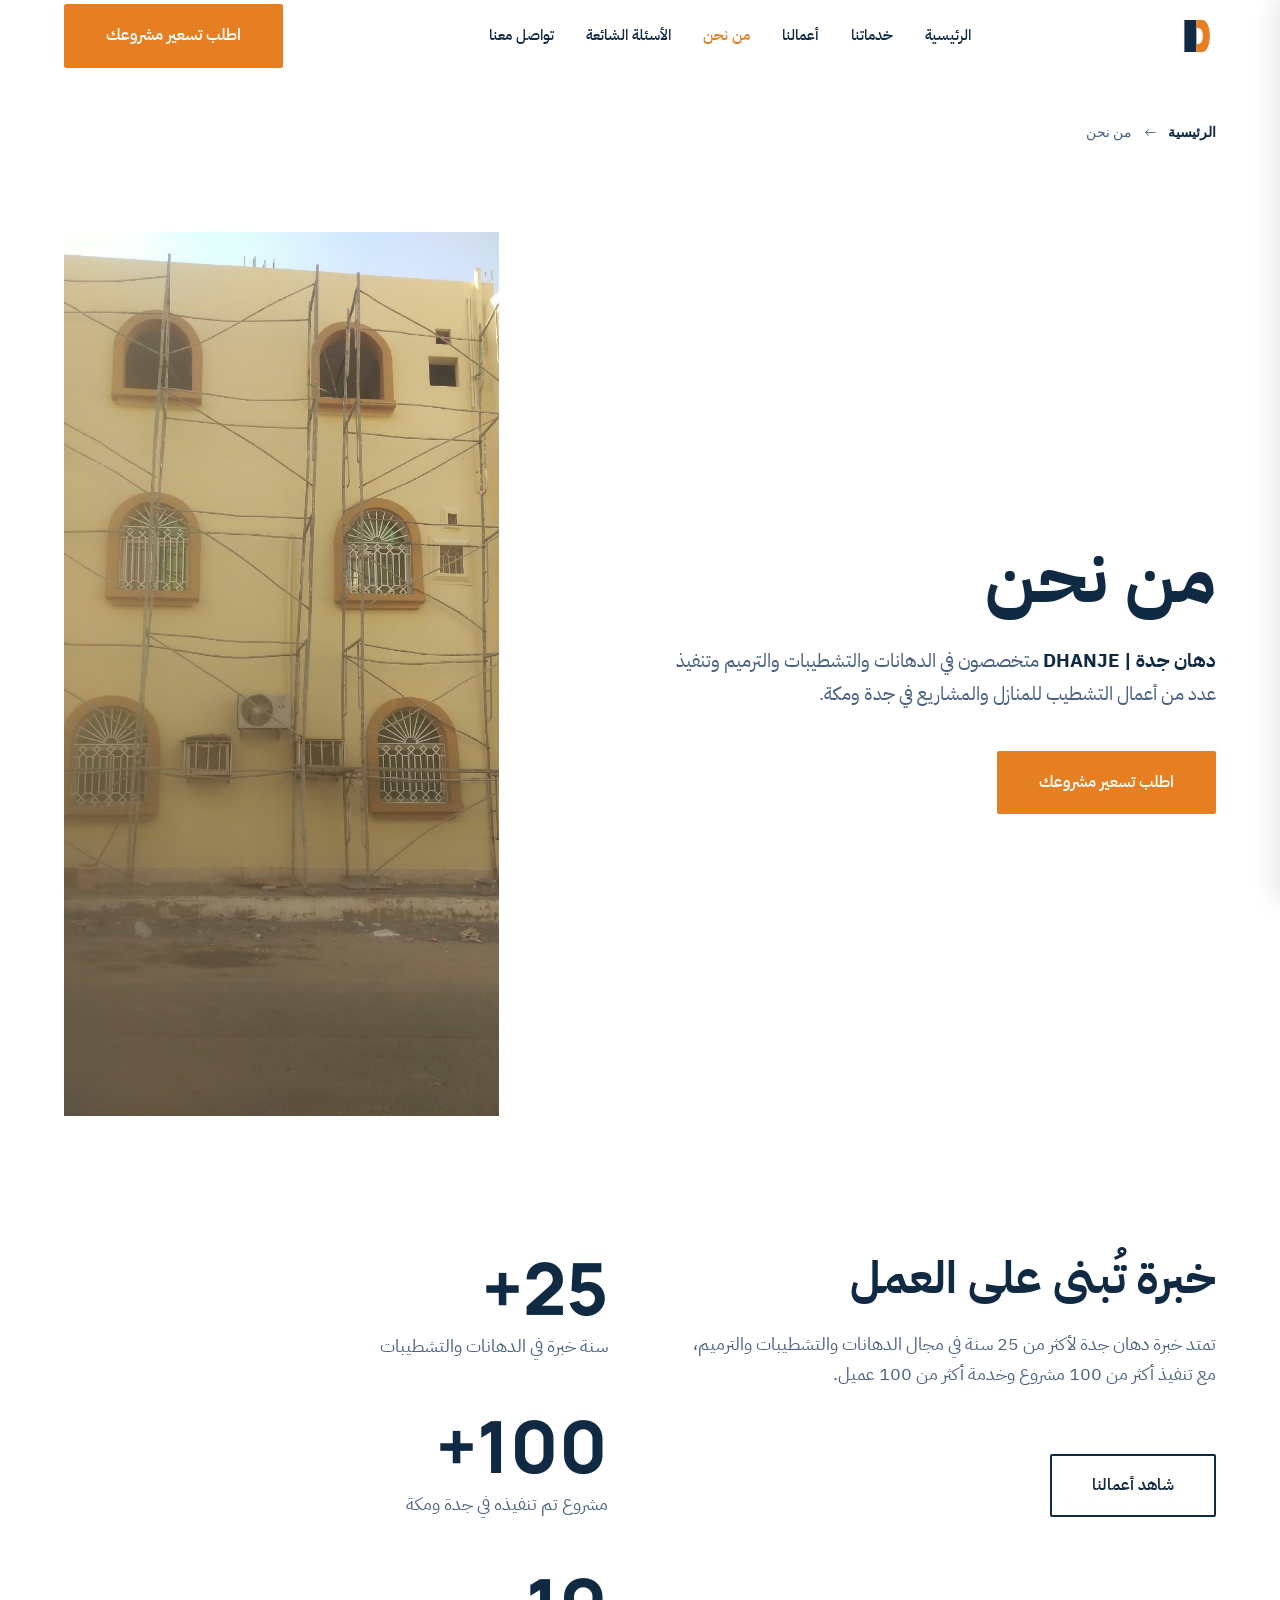
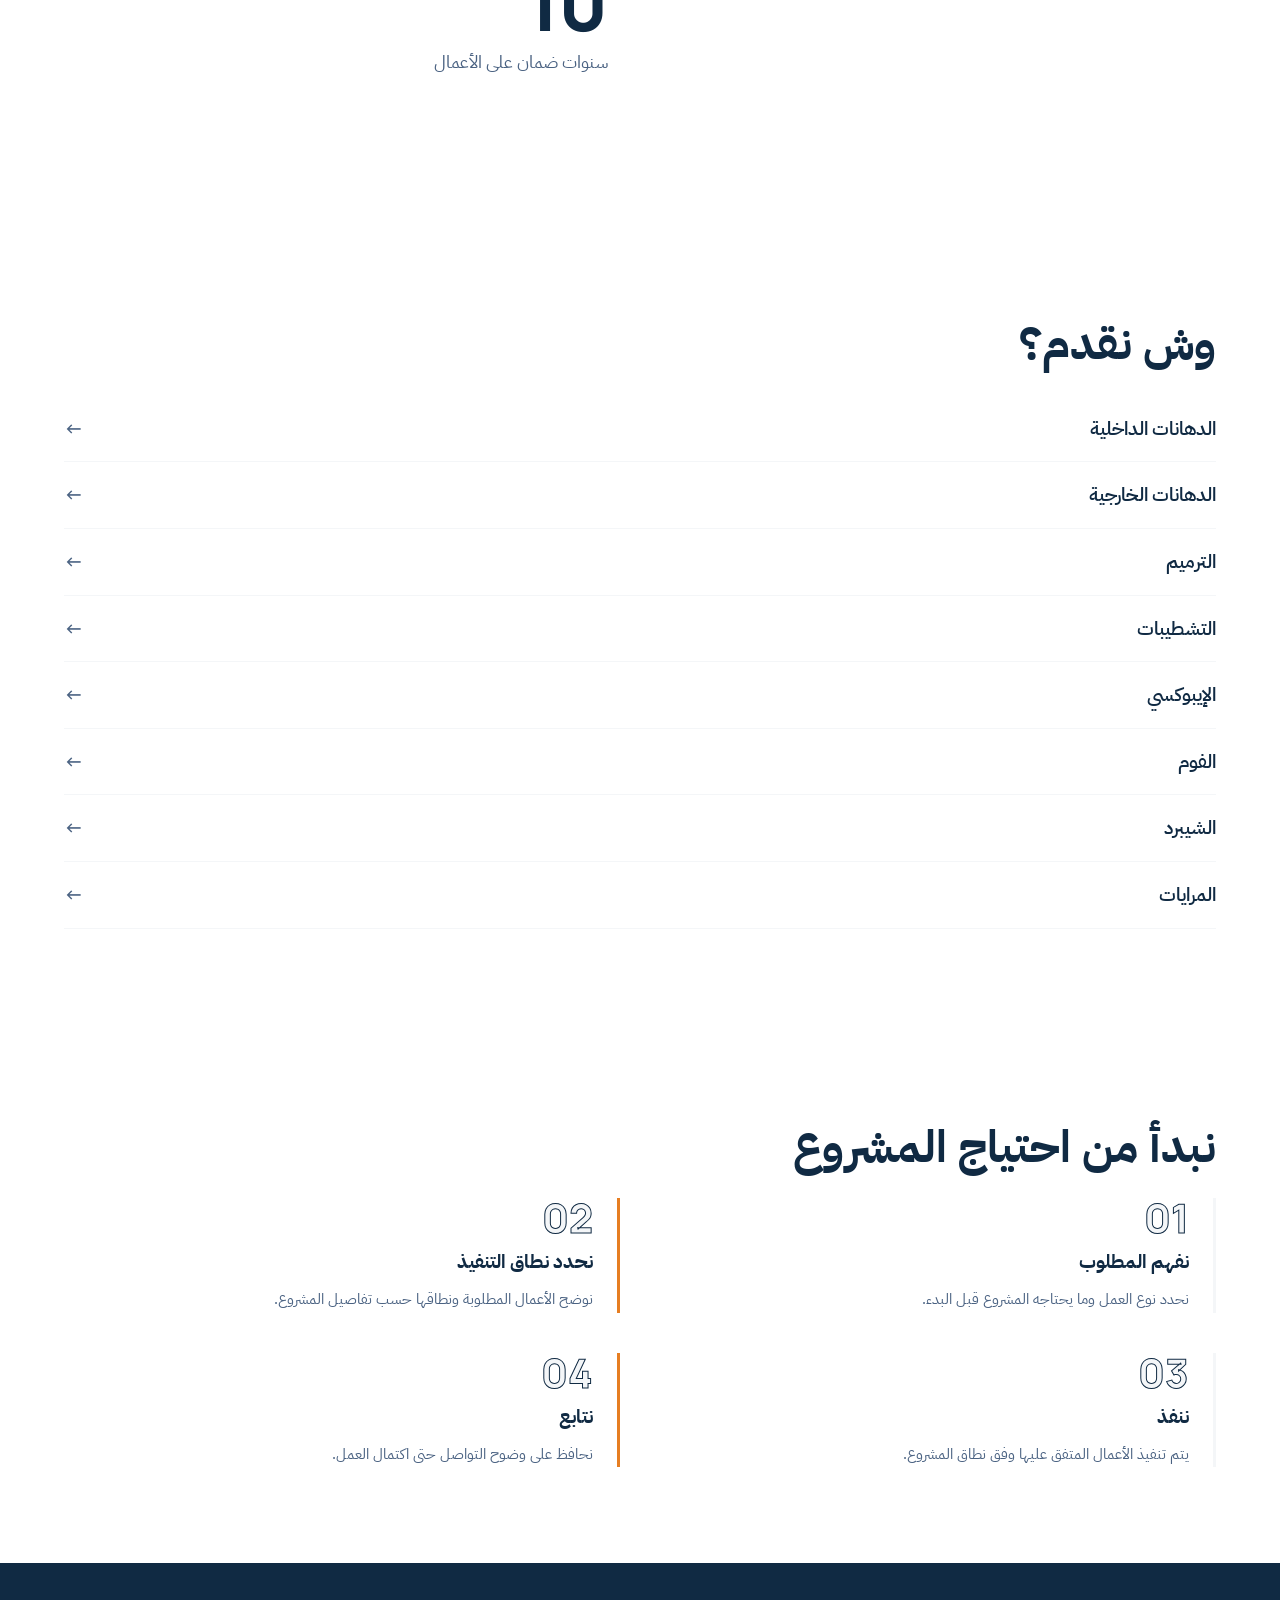
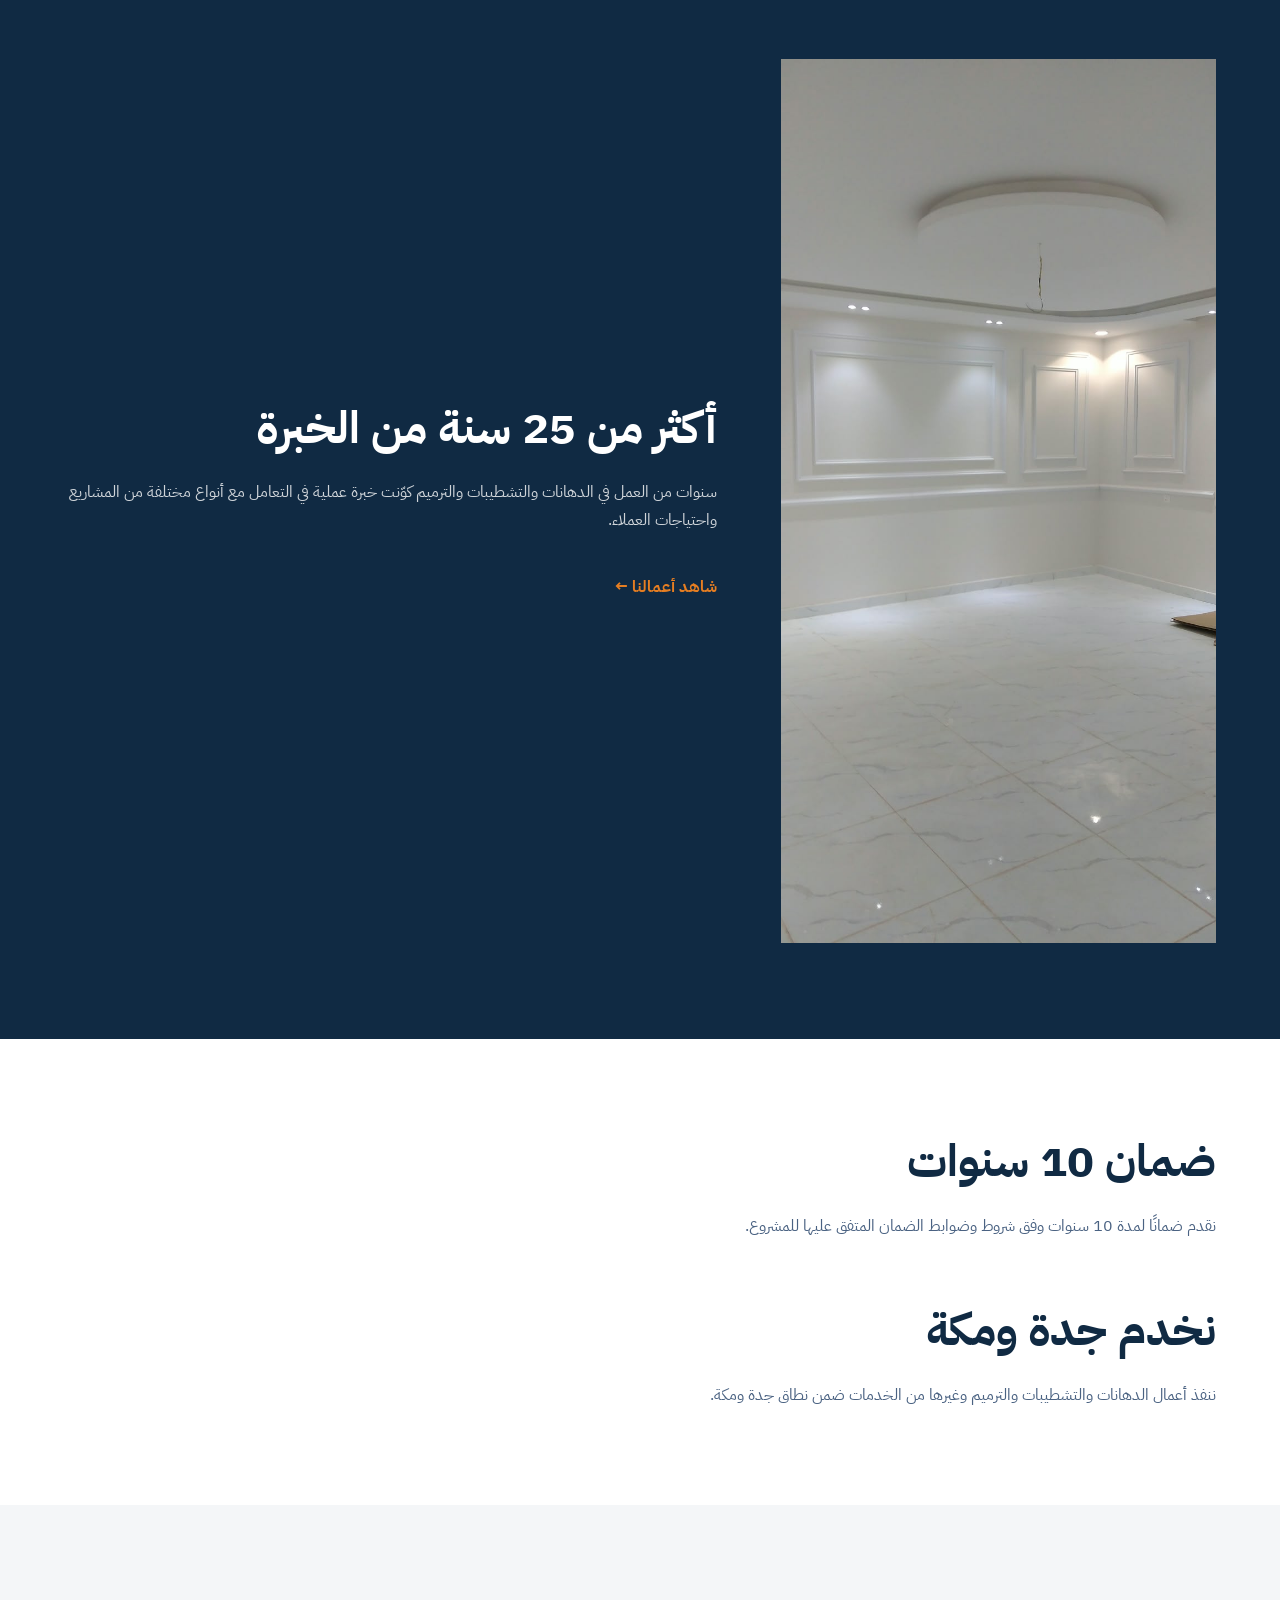
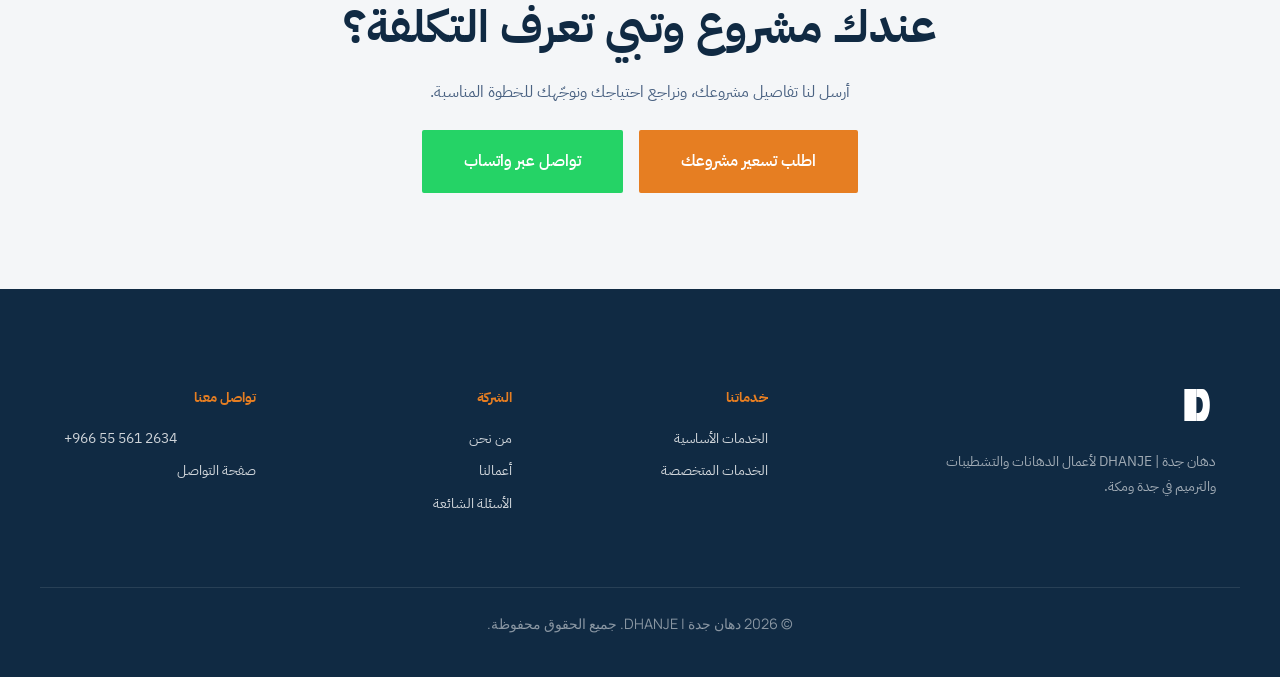
==== about.html @ 4083d672 "first commit" ====
<!DOCTYPE html>
<html lang="ar" dir="rtl">
<head>
    <meta charset="UTF-8">
    <meta name="viewport" content="width=device-width, initial-scale=1.0">
    
    <!-- Primary Meta Tags -->
    <title>من نحن | دهان جدة DHANJE</title>
    <meta name="description" content="دهان جدة | DHANJE. خبرة أكثر من 25 سنة في الدهانات والتشطيبات والترميم في جدة ومكة. ضمان 10 سنوات.">
    <link rel="canonical" href="https://dhanje.com/about.html">

    <!-- Open Graph -->
    <meta property="og:type" content="website">
    <meta property="og:locale" content="ar_SA">
    <meta property="og:title" content="من نحن | دهان جدة DHANJE">
    <meta property="og:description" content="خبرة أكثر من 25 سنة في الدهانات والتشطيبات والترميم في جدة ومكة.">
    <meta property="og:url" content="https://dhanje.com/about.html">

    <!-- Favicon -->
    <link rel="icon" type="image/svg+xml" href="/img/logo.svg">
    <link rel="icon" type="image/png" sizes="32x32" href="/img/logo.png">
    <link rel="icon" type="image/png" sizes="16x16" href="/img/logo.png">

    <!-- Apple Touch Icon -->
    <link rel="apple-touch-icon" sizes="180x180" href="/img/logo-dhanje-original-icon.svg">

    <!-- Theme Color -->
    <meta name="theme-color" content="#102A43">

    <!-- Structured Data: BreadcrumbList -->
    <script type="application/ld+json">
    {
      "@context": "https://schema.org",
      "@type": "BreadcrumbList",
      "itemListElement": [
        { "@type": "ListItem", "position": 1, "name": "الرئيسية", "item": "https://dhanje.com/" },
        { "@type": "ListItem", "position": 2, "name": "من نحن", "item": "https://dhanje.com/about.html" }
      ]
    }
    </script>

    <!-- Structured Data: LocalBusiness -->
    <script type="application/ld+json">
    {
      "@context": "https://schema.org",
      "@type": "LocalBusiness",
      "name": "دهان جدة | DHANJE",
      "telephone": "+966555612634",
      "url": "https://dhanje.com",
      "areaServed": [
        {"@type": "City", "name": "جدة"},
        {"@type": "City", "name": "مكة"}
      ],
      "description": "متخصص في الدهانات الداخلية والخارجية والترميم والتشطيبات والإيبوكسي والفوم والشيبرد والمرايات في جدة ومكة."
    }
    </script>

    <!-- Fonts & Design Tokens -->
    <link rel="preconnect" href="https://fonts.googleapis.com">
    <link rel="preconnect" href="https://fonts.gstatic.com" crossorigin>
    <link href="https://fonts.googleapis.com/css2?family=IBM+Plex+Sans+Arabic:wght@400;500;600;700&family=Manrope:wght@500;600;700;800&display=swap" rel="stylesheet">
    <link rel="stylesheet" href="styles/about.css">
    
</head>
<body>

    <header id="mainHeader">
        <div class="container header-inner">
            <a href="/" class="logo-group"><img src="img/logo.svg" alt="شعار دهان جدة" class="logo-img"></a>
            <nav class="desktop-nav">
                <a href="/">الرئيسية</a>
                <a href="/services.html">خدماتنا</a>
                <a href="/projects.html">أعمالنا</a>
                <a href="/about.html" style="color: var(--color-secondary);">من نحن</a>
                <a href="/faq.html">الأسئلة الشائعة</a>
                <a href="/contact.html">تواصل معنا</a>
            </nav>
            <div class="header-cta"><a href="https://wa.me/966555612634?text=%D8%A7%D9%84%D8%B3%D9%84%D8%A7%D9%85%20%D8%B9%D9%84%D9%8A%D9%83%D9%85%D8%8C%20%D8%A3%D8%B1%D8%BA%D8%A8%20%D9%81%D9%8A%20%D8%A7%D9%84%D8%A7%D8%B3%D8%AA%D9%81%D8%B3%D8%A7%D8%B1%20%D8%B9%D9%86%20%D8%AE%D8%AF%D9%85%D8%A7%D8%AA%20%D8%AF%D9%87%D8%A7%D9%86%20%D8%AC%D8%AF%D8%A9." class="btn btn-primary" target="_blank" rel="noopener">اطلب تسعير مشروعك</a></div>
            <div class="mobile-actions">
                <a href="tel:+966555612634" class="phone-link" aria-label="اتصال هاتفي"><svg width="22" height="22" viewBox="0 0 24 24" fill="none" stroke="currentColor" stroke-width="2"><path d="M22 16.92v3a2 2 0 0 1-2.18 2 19.79 19.79 0 0 1-8.63-3.07 19.5 19.5 0 0 1-6-6 19.79 19.79 0 0 1-3.07-8.67A2 2 0 0 1 4.11 2h3a2 2 0 0 1 2 1.72 12.84 12.84 0 0 0 .7 2.81 2 2 0 0 1-.45 2.11L8.09 9.91a16 16 0 0 0 6 6l1.27-1.27a2 2 0 0 1 2.11-.45 12.84 12.84 0 0 0 2.81.7A2 2 0 0 1 22 16.92z"></path></svg></a>
                <button class="menu-btn" id="openMenuBtn" aria-label="فتح القائمة" aria-expanded="false" aria-controls="mobileDrawer"><svg width="26" height="26" viewBox="0 0 24 24" fill="none" stroke="#102A43" stroke-width="2"><line x1="3" y1="12" x2="21" y2="12"></line><line x1="3" y1="6" x2="21" y2="6"></line><line x1="3" y1="18" x2="21" y2="18"></line></svg></button>
            </div>
        </div>
    </header>

    <div class="mobile-overlay" id="mobileOverlay"></div>
    <aside class="mobile-drawer" id="mobileDrawer" role="dialog" aria-modal="true" aria-label="القائمة الرئيسية">
        <div class="drawer-header">
            <img src="img/logo.svg" alt="شعار دهان جدة" class="logo-img" style="height: 35px;">
            <button class="close-btn" id="closeMenuBtn" aria-label="إغلاق القائمة"><svg width="24" height="24" viewBox="0 0 24 24" fill="none" stroke="currentColor" stroke-width="2"><line x1="18" y1="6" x2="6" y2="18"></line><line x1="6" y1="6" x2="18" y2="18"></line></svg></button>
        </div>
        <nav class="drawer-nav"><a href="/">الرئيسية</a><a href="/services.html">خدماتنا</a><a href="/projects.html">أعمالنا</a><a href="/about.html">من نحن</a><a href="/faq.html">الأسئلة الشائعة</a><a href="/contact.html">تواصل معنا</a></nav>
        <div class="drawer-footer">
            <a href="https://wa.me/966555612634?text=%D8%A7%D9%84%D8%B3%D9%84%D8%A7%D9%85%20%D8%B9%D9%84%D9%8A%D9%83%D9%85%D8%8C%20%D8%A3%D8%B1%D8%BA%D8%A8%20%D9%81%D9%8A%20%D8%A7%D9%84%D8%A7%D8%B3%D8%AA%D9%81%D8%B3%D8%A7%D8%B1%20%D8%B9%D9%86%20%D8%AE%D8%AF%D9%85%D8%A7%D8%AA%20%D8%AF%D9%87%D8%A7%D9%86%20%D8%AC%D8%AF%D8%A9." class="btn btn-primary" target="_blank" rel="noopener">اطلب تسعير مشروعك</a>
            <a href="tel:+966555612634" class="btn btn-outline">اتصل مباشرة</a>
        </div>
    </aside>

    <main>
        <!-- Breadcrumb -->
        <div class="container" style="margin-top: var(--space-md);">
            <nav class="breadcrumb" aria-label="التنقل بين الصفحات">
                <a href="/">الرئيسية</a> <span>←</span> من نحن
            </nav>
        </div>

        <!-- Hero -->
        <section class="hero-about section-spacing reveal">
            <div class="container hero-layout">
                <div>
                    <h1>من نحن</h1>
                    <p style="font-size: 1.2rem; color: var(--color-text-muted); margin-bottom: var(--space-lg); max-width: 550px;">
                        <strong style="color: var(--color-primary);">دهان جدة | DHANJE</strong> متخصصون في الدهانات والتشطيبات والترميم وتنفيذ عدد من أعمال التشطيب للمنازل والمشاريع في جدة ومكة.
                    </p>
                    <a href="https://wa.me/966555612634?text=%D8%A7%D9%84%D8%B3%D9%84%D8%A7%D9%85%20%D8%B9%D9%84%D9%8A%D9%83%D9%85%D8%8C%20%D8%B9%D9%86%D8%AF%D9%8A%20%D9%85%D8%B4%D8%B1%D9%88%D8%B9%20%D8%A3%D8%B1%D8%BA%D8%A8%20%D8%AA%D8%B3%D8%B9%D9%8A%D8%B1%D9%87." class="btn btn-primary" target="_blank" rel="noopener">اطلب تسعير مشروعك</a>
                </div>
                <div style="min-height: 300px; overflow: hidden;">
                    <img src="img/dhan_karg_p1-1.jpeg" alt="من أعمال دهان جدة" style="width: 100%; height: 100%; object-fit: cover;" loading="lazy">
                </div>
            </div>
        </section>

        <!-- Definition & Stats -->
        <section class="container section-spacing reveal">
            <div class="editorial-split">
                <div>
                    <h2>خبرة تُبنى على العمل</h2>
                    <p style="font-size: 1.1rem; color: var(--color-text-muted); margin-bottom: var(--space-xl);">
                        تمتد خبرة دهان جدة لأكثر من 25 سنة في مجال الدهانات والتشطيبات والترميم، مع تنفيذ أكثر من 100 مشروع وخدمة أكثر من 100 عميل.
                    </p>
                    <a href="/projects.html" class="btn btn-outline">شاهد أعمالنا</a>
                </div>
                <div>
                    <div class="stat-number">25+</div>
                    <div class="stat-label">سنة خبرة في الدهانات والتشطيبات</div>

                    <div class="stat-number">100+</div>
                    <div class="stat-label">مشروع تم تنفيذه في جدة ومكة</div>

                    <div class="stat-number">10</div>
                    <div class="stat-label">سنوات ضمان على الأعمال</div>
                </div>
            </div>
        </section>

        <!-- What we offer -->
        <section class="services-editorial container reveal">
            <h2>وش نقدم؟</h2>
            <div style="display: grid; grid-template-columns: 1fr; gap: 0;">
                <a href="/servicesA.html#painting-interior" class="service-list-item">الدهانات الداخلية <span class="service-arrow">←</span></a>
                <a href="/servicesA.html#painting-exterior" class="service-list-item">الدهانات الخارجية <span class="service-arrow">←</span></a>
                <a href="/servicesA.html#renovation" class="service-list-item">الترميم <span class="service-arrow">←</span></a>
                <a href="/servicesA.html#finishing" class="service-list-item">التشطيبات <span class="service-arrow">←</span></a>
                <a href="/servicesB.html#epoxy" class="service-list-item">الإيبوكسي <span class="service-arrow">←</span></a>
                <a href="/servicesB.html#foam" class="service-list-item">الفوم <span class="service-arrow">←</span></a>
                <a href="/servicesB.html#shepard" class="service-list-item">الشيبرد <span class="service-arrow">←</span></a>
                <a href="/servicesB.html#mirrors" class="service-list-item">المرايات <span class="service-arrow">←</span></a>
            </div>
        </section>

        <!-- How we work -->
        <section class="container section-spacing reveal">
            <h2>نبدأ من احتياج المشروع</h2>
            <div class="steps-layout">
                <div class="step-box">
                    <div class="step-num">01</div>
                    <div class="step-title">نفهم المطلوب</div>
                    <p style="color: var(--color-text-muted); font-size: 0.95rem;">نحدد نوع العمل وما يحتاجه المشروع قبل البدء.</p>
                </div>
                <div class="step-box" style="border-right-color: var(--color-secondary);">
                    <div class="step-num">02</div>
                    <div class="step-title">نحدد نطاق التنفيذ</div>
                    <p style="color: var(--color-text-muted); font-size: 0.95rem;">نوضح الأعمال المطلوبة ونطاقها حسب تفاصيل المشروع.</p>
                </div>
                <div class="step-box">
                    <div class="step-num">03</div>
                    <div class="step-title">ننفذ</div>
                    <p style="color: var(--color-text-muted); font-size: 0.95rem;">يتم تنفيذ الأعمال المتفق عليها وفق نطاق المشروع.</p>
                </div>
                <div class="step-box" style="border-right-color: var(--color-secondary);">
                    <div class="step-num">04</div>
                    <div class="step-title">نتابع</div>
                    <p style="color: var(--color-text-muted); font-size: 0.95rem;">نحافظ على وضوح التواصل حتى اكتمال العمل.</p>
                </div>
            </div>
        </section>

        <!-- Experience & Trust -->
        <section class="experience-section section-spacing reveal">
            <div class="container exp-layout">
                <div class="exp-img">
                    <img src="img/fom_p1-1.jpeg" alt="من أعمال دهان جدة" loading="lazy">
                </div>
                <div>
                    <h2 style="color: var(--color-white);">أكثر من 25 سنة من الخبرة</h2>
                    <p style="color: rgba(255,255,255,0.8); margin-bottom: var(--space-lg);">
                        سنوات من العمل في الدهانات والتشطيبات والترميم كوّنت خبرة عملية في التعامل مع أنواع مختلفة من المشاريع واحتياجات العملاء.
                    </p>
                    <a href="/projects.html" style="color: var(--color-secondary); font-weight: 700; display: inline-flex; align-items: center; gap: 8px; transition: gap 0.2s;">
                        شاهد أعمالنا ←
                    </a>
                </div>
            </div>
        </section>

        <!-- Warranty & Location -->
        <section class="container section-spacing reveal" style="border-bottom: 1px solid var(--color-border);">
            <div style="display: grid; grid-template-columns: 1fr; gap: var(--space-xl);">
                <div>
                    <h2>ضمان 10 سنوات</h2>
                    <p style="color: var(--color-text-muted);">نقدم ضمانًا لمدة 10 سنوات وفق شروط وضوابط الضمان المتفق عليها للمشروع.</p>
                </div>
                <div>
                    <h2>نخدم جدة ومكة</h2>
                    <p style="color: var(--color-text-muted);">ننفذ أعمال الدهانات والتشطيبات والترميم وغيرها من الخدمات ضمن نطاق جدة ومكة.</p>
                </div>
            </div>
        </section>

        <!-- CTA -->
        <section class="cta-section section-spacing reveal">
            <div class="container">
                <h2>عندك مشروع وتبي تعرف التكلفة؟</h2>
                <p style="color: var(--color-text-muted); margin-bottom: var(--space-md);">أرسل لنا تفاصيل مشروعك، ونراجع احتياجك ونوجّهك للخطوة المناسبة.</p>
                <div class="btn-group" style="justify-content: center;">
                    <a href="https://wa.me/966555612634?text=%D8%A7%D9%84%D8%B3%D9%84%D8%A7%D9%85%20%D8%B9%D9%84%D9%8A%D9%83%D9%85%D8%8C%20%D8%B9%D9%86%D8%AF%D9%8A%20%D9%85%D8%B4%D8%B1%D9%88%D8%B9%20%D8%A3%D8%B1%D8%BA%D8%A8%20%D9%85%D8%B9%D8%B1%D9%81%D8%A9%20%D8%AA%D9%83%D9%84%D9%81%D8%A9%20%D8%A7%D9%84%D8%AF%D9%87%D8%A7%D9%86%D8%A7%D8%AA%20%D8%A3%D9%88%20%D8%A7%D9%84%D8%AA%D8%B4%D8%B7%D9%8A%D8%A8%D8%A7%D8%AA." class="btn btn-primary" target="_blank" rel="noopener">اطلب تسعير مشروعك</a>
                    <a href="https://wa.me/966555612634" class="btn btn-whatsapp" target="_blank" rel="noopener">تواصل عبر واتساب</a>
                </div>
            </div>
        </section>
    </main>

    <footer>
        <div class="container footer-grid">
            <div><img src="img/logo.svg" alt="دهان جدة DHANJE" class="logo-img" style="filter: brightness(0) invert(1); margin-bottom: var(--space-md);"><p style="color: rgba(255,255,255,0.6); max-width: 300px;">دهان جدة | DHANJE لأعمال الدهانات والتشطيبات والترميم في جدة ومكة.</p></div>
            <div><div class="footer-link-title">خدماتنا</div><a href="/servicesA.html">الخدمات الأساسية</a><a href="/servicesB.html">الخدمات المتخصصة</a></div>
            <div><div class="footer-link-title">الشركة</div><a href="/about.html">من نحن</a><a href="/projects.html">أعمالنا</a><a href="/faq.html">الأسئلة الشائعة</a></div>
            <div><div class="footer-link-title">تواصل معنا</div><a href="tel:+966555612634" dir="ltr">+966 55 561 2634</a><a href="/contact.html">صفحة التواصل</a></div>
        </div>
        <div class="container copyright">&copy; <span id="year"></span> دهان جدة | DHANJE. جميع الحقوق محفوظة.</div>
    </footer>

    <a href="https://wa.me/966555612634?text=%D8%A7%D9%84%D8%B3%D9%84%D8%A7%D9%85%20%D8%B9%D9%84%D9%8A%D9%83%D9%85%D8%8C%20%D8%A3%D8%B1%D8%BA%D8%A8%20%D9%81%D9%8A%20%D8%A7%D9%84%D8%A7%D8%B3%D8%AA%D9%81%D8%B3%D8%A7%D8%B1%20%D8%B9%D9%86%20%D8%AE%D8%AF%D9%85%D8%A7%D8%AA%20%D8%AF%D9%87%D8%A7%D9%86%20%D8%AC%D8%AF%D8%A9." class="whatsapp-fab" target="_blank" rel="noopener" aria-label="تواصل عبر واتساب"><svg width="28" height="28" viewBox="0 0 24 24" fill="currentColor"><path d="M17.472 14.382c-.297-.149-1.758-.867-2.03-.967-.273-.099-.471-.148-.67.15-.197.297-.767.966-.94 1.164-.173.199-.347.223-.644.075-.297-.15-1.165-.535-2.19-1.65-.812-.89-1.274-1.95-1.422-2.23-.149-.273-.016-.422.131-.572.132-.132.297-.347.446-.52.149-.174.198-.323.298-.572.099-.247.05-.372-.025-.522-.074-.149-.669-1.612-.916-2.207-.242-.579-.487-.501-.669-.51-.173-.008-.371-.01-.57-.01-.198 0-.52.074-.792.372-.272.297-1.04 1.016-1.04 2.478 0 1.462 1.065 2.875 1.213 3.074.149.198 2.096 3.2 5.077 4.487.709.306 1.262.489 1.694.625.712.227 1.36.195 1.872.118.571-.085 1.758-.535 2.008-1.049.25-.513.247-1.066.099-1.141-.149-.074-.347-.149-.57-.149zm-5.421 7.403h-.004a9.876 9.876 0 01-5.032-1.378l-.361-.214-3.741.9811.998-3.648-.235-.374a9.845 9.845 0 01-1.5-5.027c0-5.466 4.452-9.918 9.918-9.918 2.643 0 5.128 1.032 6.996 2.907a9.835 9.835 0 012.9 6.995c-.003 5.465-4.455 9.916-9.917 9.916zM20.52 3.449C18.317 1.245 15.348 0 12.194 0 5.637 0 .32 5.317 .317 11.874c-.001 2.09.547 4.136 1.588 5.945L.058 24l6.305-1.654a11.874 11.874 0 005.655 1.438h.005c6.554 0 11.872-5.316 11.875-11.873.001-3.159-1.228-6.127-3.478-8.362z"/></svg></a>

    <script>
        document.getElementById('year').textContent = new Date().getFullYear();
        const openBtn = document.getElementById('openMenuBtn'); const closeBtn = document.getElementById('closeMenuBtn'); const drawer = document.getElementById('mobileDrawer'); const overlay = document.getElementById('mobileOverlay'); const body = document.body;
        function openMenu() { drawer.classList.add('is-open'); overlay.classList.add('is-open'); body.classList.add('menu-open'); openBtn.setAttribute('aria-expanded', 'true'); closeBtn.focus(); }
        function closeMenu() { drawer.classList.remove('is-open'); overlay.classList.remove('is-open'); body.classList.remove('menu-open'); openBtn.setAttribute('aria-expanded', 'false'); openBtn.focus(); }
        openBtn.addEventListener('click', openMenu); closeBtn.addEventListener('click', closeMenu); overlay.addEventListener('click', closeMenu);
        document.addEventListener('keydown', (e) => { if (e.key === 'Escape' && drawer.classList.contains('is-open')) closeMenu(); });
        drawer.querySelectorAll('a').forEach(link => link.addEventListener('click', closeMenu));
        const header = document.getElementById('mainHeader');
        window.addEventListener('scroll', () => { header.classList.toggle('scrolled', window.scrollY > 10); }, { passive: true });
        const observer = new IntersectionObserver((entries) => { entries.forEach(entry => { if (entry.isIntersecting) { entry.target.classList.add('is-visible'); observer.unobserve(entry.target); } }); }, { threshold: 0.1 });
        document.querySelectorAll('.reveal').forEach(el => observer.observe(el));
    </script>
</body>
</html>
---- styles/about.css ----
/* --- Design Tokens --- */
:root {
    --color-primary: #102A43; --color-secondary: #E67E22; --color-white: #FFFFFF; --color-surface: #F4F6F8;
    --color-bg: #FFFFFF; --color-text: #102A43; --color-text-muted: #4A6282; --color-borderG-border: #D1D5DB;
    --font-ar: 'IBM Plex Sans Arabic', sans-serif; --font-en: 'Manrope', sans-serif;
    --space-xs: 0.5rem; --space-sm: 1rem; --space-md: 1.5rem; --space-lg: 2.5rem; --space-xl: 4rem; --space-2xl: 6rem;
    --radius-sm: 2px; --transition-base: 0.2s cubic-bezier(0.4, 0, 0.2, 1);
}

*, *::before, *::after { box-sizing: border-box; margin: 0; padding: 0; }
body { font-family: var(--font-ar); background-color: var(--color-bg); color: var(--color-text); line-height: 1.7; -webkit-font-smoothing: antialiased; overflow-x: hidden; }
body.menu-open { overflow: hidden; }
h1, h2, h3 { font-weight: 700; line-height: 1.2; }
h1 { font-size: clamp(2.5rem, 6vw, 4.5rem); margin-bottom: var(--space-md); }
h2 { font-size: clamp(1.8rem, 4vw, 2.8rem); margin-bottom: var(--space-md); }
p { margin-bottom: var(--space-sm); } p:last-child { margin-bottom: 0; }
a { color: inherit; text-decoration: none; } img { max-width: 100%; display: block; }
.container { max-width: 1200px; margin: 0 auto; padding: 0 var(--space-md); }
.section-spacing { padding-top: var(--space-2xl); padding-bottom: var(--space-2xl); }

/* Reusable Components */
.btn { display: inline-flex; align-items: center; justify-content: center; font-family: var(--font-ar); font-weight: 600; padding: var(--space-sm) var(--space-lg); border-radius: var(--radius-sm); transition: all var(--transition-base); cursor: pointer; border: 2px solid transparent; font-size: 1rem; }
.btn-primary { background: var(--color-secondary); color: var(--color-white); border-color: var(--color-secondary); }
.btn-primary:hover { background: #cf6e1c; transform: translateY(-1px); }
.btn-outline { background: transparent; color: var(--color-primary); border-color: var(--color-primary); }
.btn-outline:hover { background: var(--color-primary); color: var(--color-white); transform: translateY(-1px); }
.btn-whatsapp { background: #25D366; color: var(--color-white); border-color: #25D366; }
.btn-whatsapp:hover { background: #20bd5a; transform: translateY(-1px); }
.btn:focus-visible, a:focus-visible { outline: 2px solid var(--color-secondary); outline-offset: 2px; }
.btn-group { display: flex; gap: var(--space-sm); flex-wrap: wrap; }

/* Header & Mobile Drawer */
header { position: sticky; top: 0; background: var(--color-white); z-index: 100; border-bottom: 1px solid var(--color-border); transition: box-shadow 0.3s ease; }
header.scrolled { box-shadow: 0 4px 12px rgba(0,0,0,0.06); }
.header-inner { display: flex; align-items: center; justify-content: space-between; height: 72px; }
.logo-group { display: flex; align-items: center; gap: 8px; } .logo-img { height: 40px; width: auto; }
nav.desktop-nav { display: none; } nav.desktop-nav a { font-weight: 500; padding: 8px 12px; transition: color var(--transition-base); font-size: 0.95rem; } nav.desktop-nav a:hover { color: var(--color-secondary); }
.header-cta { display: none; } .mobile-actions { display: flex; align-items: center; gap: var(--space-sm); }
.menu-btn { background: none; border: none; cursor: pointer; padding: 8px; display: flex; align-items: center; }
.phone-link { color: var(--color-primary); display: flex; align-items: center; transition: color var(--transition-base); } .phone-link:hover { color: var(--color-secondary); }
@media (min-width: 1024px) { nav.desktop-nav { display: flex; gap: var(--space-xs); } .header-cta { display: inline-flex; } .mobile-actions { display: none; } }
.mobile-overlay { position: fixed; inset: 0; background: rgba(16, 42, 67, 0.4); z-index: 150; opacity: 0; visibility: hidden; transition: opacity 0.3s ease, visibility 0.3s ease; } .mobile-overlay.is-open { opacity: 1; visibility: visible; }
.mobile-drawer { position: fixed; top: 0; bottom: 0; right: 0; width: 85%; max-width: 320px; background: var(--color-white); z-index: 200; transform: translateX(100%); transition: transform 0.35s cubic-bezier(0.4, 0, 0.2, 1); display: flex; flex-direction: column; box-shadow: -5px 0 25px rgba(0,0,0,0.1); } .mobile-drawer.is-open { transform: translateX(0); }
.drawer-header { display: flex; justify-content: space-between; align-items: center; padding: var(--space-md) var(--space-lg); border-bottom: 1px solid var(--color-border); }
.close-btn { background: none; border: none; cursor: pointer; padding: 4px; color: var(--color-primary); display: flex; }
.drawer-nav { flex: 1; padding: var(--space-lg); display: flex; flex-direction: column; gap: var(--space-sm); } .drawer-nav a { font-size: 1.4rem; font-weight: 600; color: var(--color-primary); padding: var(--space-xs) 0; border-bottom: 1px solid var(--color-surface); transition: color var(--transition-base); } .drawer-nav a:hover { color: var(--color-secondary); }
.drawer-footer { padding: var(--space-lg); border-top: 1px solid var(--color-border); margin-top: auto; } .drawer-footer .btn { width: 100%; margin-bottom: var(--space-sm); justify-content: center; }

/* Breadcrumb */
.breadcrumb { padding: var(--space-md) 0; border-bottom: 1px solid var(--color-border); font-size: 0.9rem; color: var(--color-text-muted); font-family: var(--font-en); }
.breadcrumb a { color: var(--color-primary); font-weight: 600; transition: color var(--transition-base); } .breadcrumb a:hover { color: var(--color-secondary); } .breadcrumb span { margin: 0 8px; color: var(--color-border); }

/* Hero */
.hero-about { padding-top: var(--space-xl); padding-bottom: var(--space-lg); border-bottom: 1px solid var(--color-border); }
.hero-layout { display: grid; grid-template-columns: 1fr; gap: var(--space-xl); }
@media (min-width: 768px) { .hero-layout { grid-template-columns: 1.5fr 1fr; align-items: center; } }

/* Editorial Split (Stats & Experience) */
.editorial-split { display: grid; grid-template-columns: 1fr; gap: var(--space-xl); border-bottom: 1px solid var(--color-border); padding-bottom: var(--space-2xl); }
@media (min-width: 768px) { .editorial-split { grid-template-columns: 1fr 1fr; } }
.stat-number { font-family: var(--font-en); font-weight: 800; font-size: clamp(3rem, 6vw, 4.5rem); line-height: 1; color: var(--color-primary); margin-bottom: var(--space-xs); }
.stat-label { font-size: 1.1rem; color: var(--color-text-muted); border-bottom: 1px solid var(--color-border); padding-bottom: var(--space-md); margin-bottom: var(--space-md); }

/* Services List */
.services-editorial { border-bottom: 1px solid var(--color-border); padding-bottom: var(--space-2xl); }
.service-list-item { display: flex; justify-content: space-between; align-items: baseline; padding: var(--space-sm) 0; border-bottom: 1px solid var(--color-surface); transition: color 0.2s, padding-right 0.2s; font-weight: 600; font-size: 1.2rem; }
.service-list-item:hover { color: var(--color-secondary); padding-right: 10px; }
.service-arrow { font-family: var(--font-en); color: var(--color-text-muted); transition: transform 0.2s, color 0.2s; }
.service-list-item:hover .service-arrow { transform: translateX(-5px); color: var(--color-secondary); }

/* Steps Section */
.steps-layout { display: grid; grid-template-columns: 1fr; gap: var(--space-lg); }
@media (min-width: 768px) { .steps-layout { grid-template-columns: 1fr 1fr; } }
.step-box { padding-right: var(--space-md); border-right: 3px solid var(--color-surface); }
.step-num { font-family: var(--font-en); font-size: 2.5rem; font-weight: 800; color: var(--color-surface); -webkit-text-stroke: 1px var(--color-primary); line-height: 1; margin-bottom: var(--space-xs); }
.step-title { font-size: 1.2rem; font-weight: 700; margin-bottom: var(--space-xs); }

/* Experience Section */
.experience-section { background: var(--color-primary); color: var(--color-white); }
.exp-layout { display: grid; grid-template-columns: 1fr; gap: var(--space-xl); align-items: center; }
@media (min-width: 768px) { .exp-layout { grid-template-columns: 1fr 1.5fr; } }
.exp-img { height: 100%; min-height: 300px; overflow: hidden; }
.exp-img img { width: 100%; height: 100%; object-fit: cover; transition: transform 0.4s ease; }
.exp-img:hover img { transform: scale(1.03); }

/* CTA */
.cta-section { background: var(--color-surface); text-align: center; }

/* Footer */
footer { background: var(--color-primary); color: var(--color-white); padding: var(--space-2xl) 0 var(--space-lg); font-size: 0.9rem; }
.footer-grid { display: grid; grid-template-columns: 1fr; gap: var(--space-xl); }
.footer-link-title { font-weight: 700; margin-bottom: var(--space-sm); color: var(--color-secondary); }
footer a { color: rgba(255,255,255,0.8); display: block; margin-bottom: 8px; transition: color var(--transition-base); } footer a:hover { color: var(--color-white); }
.copyright { margin-top: var(--space-xl); padding-top: var(--space-md); border-top: 1px solid rgba(255,255,255,0.1); text-align: center; color: rgba(255,255,255,0.5); font-family: var(--font-en); }
@media (min-width: 768px) { .footer-grid { grid-template-columns: 2fr 1fr 1fr 1fr; } }

/* FAB */
.whatsapp-fab { position: fixed; bottom: 20px; left: 20px; background: #25D366; color: white; width: 56px; height: 56px; border-radius: 50%; display: flex; align-items: center; justify-content: center; box-shadow: 0 4px 12px rgba(0,0,0,0.15); z-index: 99; transition: transform 0.2s ease; }
.whatsapp-fab:hover { transform: scale(1.05); }
@media (min-width: 1024px) { .whatsapp-fab { display: none; } }

/* Reveal Animation */
.reveal { opacity: 0; transform: translateY(15px); transition: opacity 0.6s ease, transform 0.6s ease; }
.reveal.is-visible { opacity: 1; transform: translateY(0); }
@media (prefers-reduced-motion: reduce) { *, *::before, *::after { transition-duration: 0.01ms !important; animation-duration: 0.01ms !important; } .reveal { opacity: 1; transform: none; } }
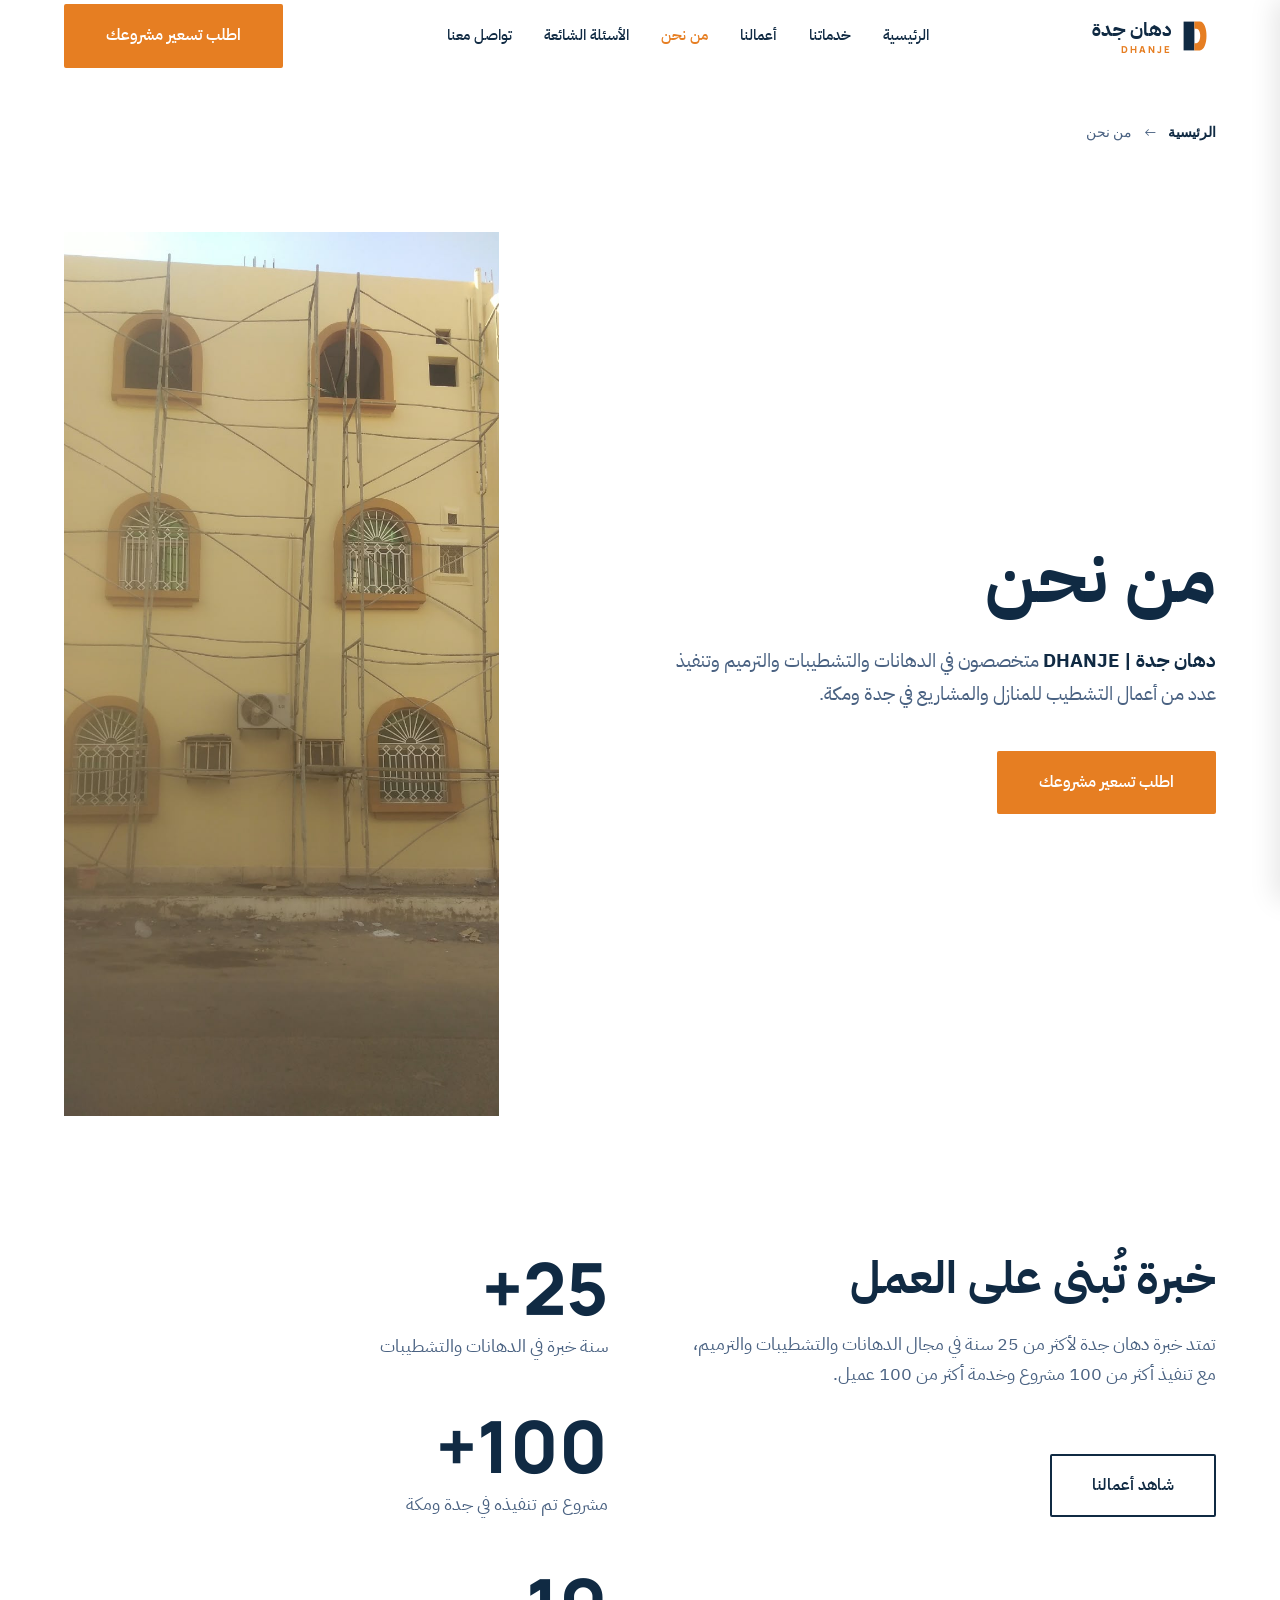
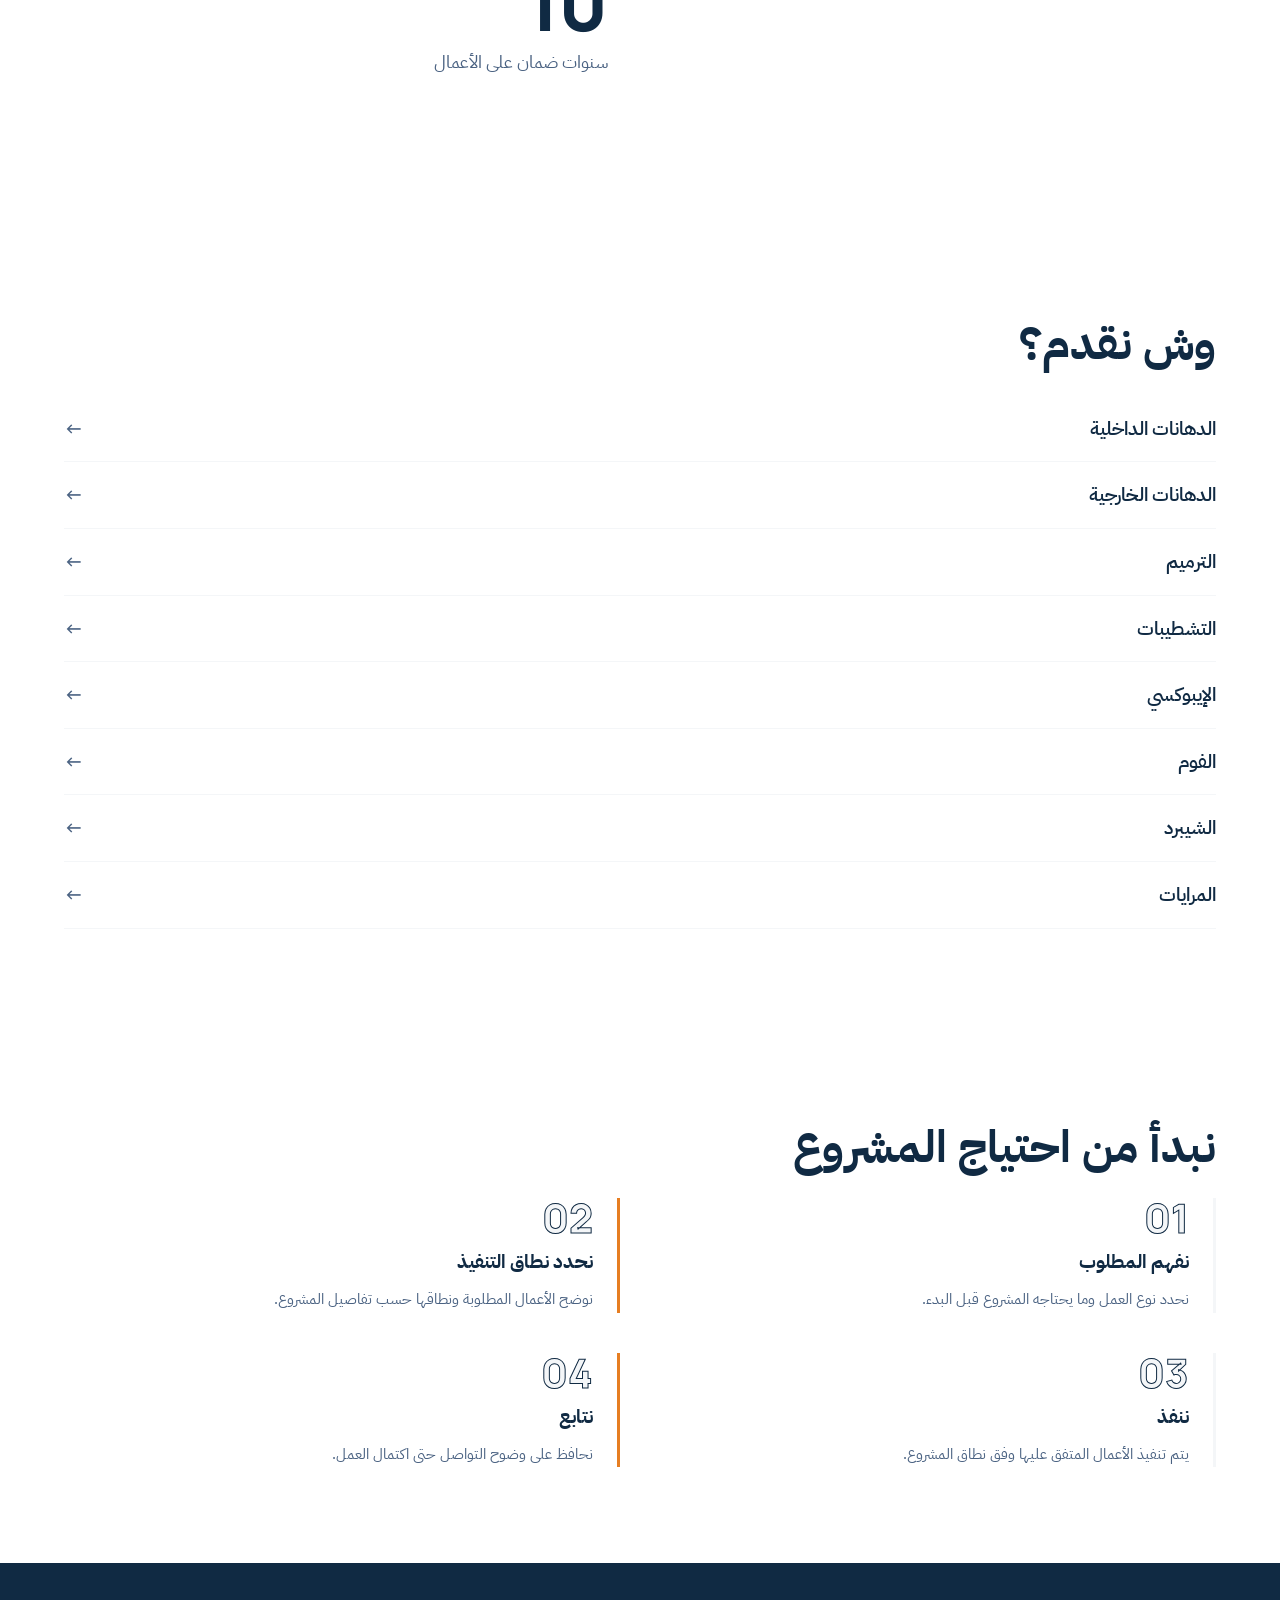
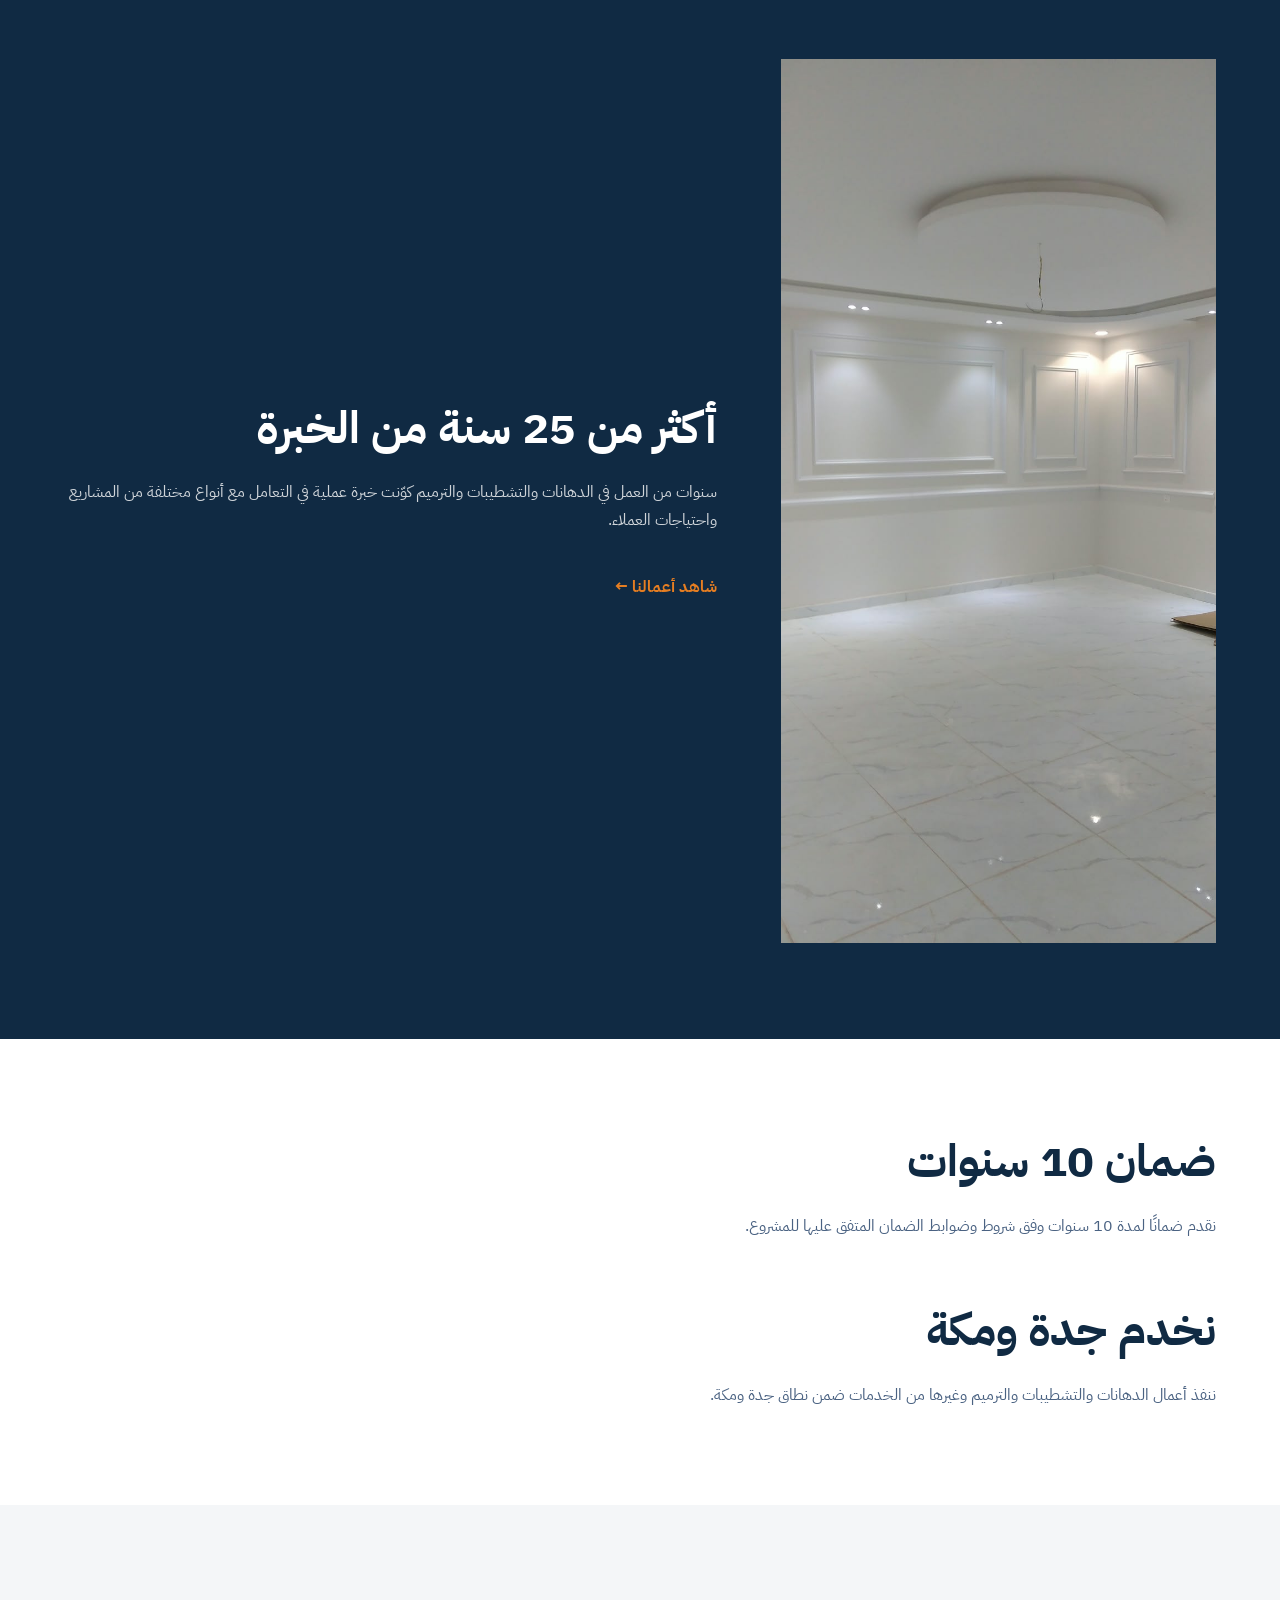
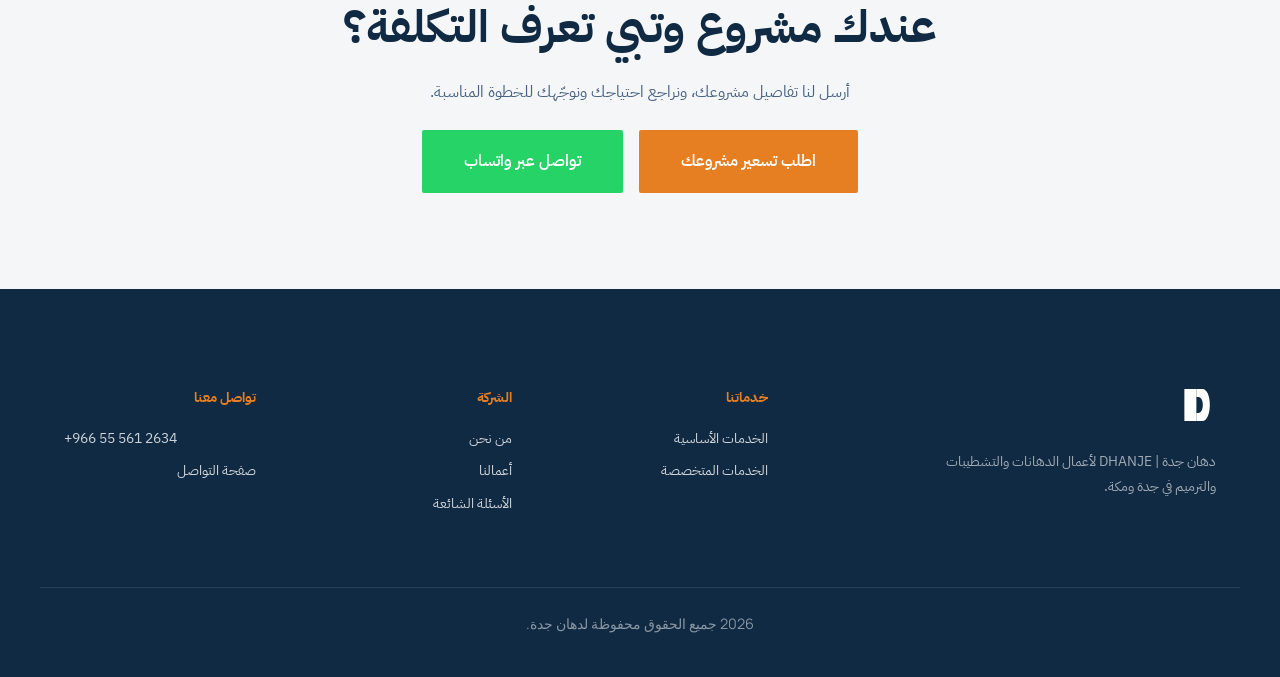
==== commit 184c0186: "تم تعديل المحتوى وتصحيح الاخطاء" ====
--- a/about.html
+++ b/about.html
@@ -1,18 +1,24 @@
 <!DOCTYPE html>
 <html lang="ar" dir="rtl">
 <head>
+    <script async src="https://www.googletagmanager.com/gtm.js?id=GTM-574BSNKR"></script>
+    <script>
+      window.dataLayer = window.dataLayer || [];
+      function gtag(){dataLayer.push(arguments);}
+      gtag('js', new Date());
+    </script>
     <meta charset="UTF-8">
     <meta name="viewport" content="width=device-width, initial-scale=1.0">
     
     <!-- Primary Meta Tags -->
-    <title>من نحن | دهان جدة DHANJE</title>
-    <meta name="description" content="دهان جدة | DHANJE. خبرة أكثر من 25 سنة في الدهانات والتشطيبات والترميم في جدة ومكة. ضمان 10 سنوات.">
+    <title>من نحن | دهان جدة </title>
+    <meta name="description" content="دهان جدة . خبرة أكثر من 25 سنة في الدهانات والتشطيبات والترميم في جدة ومكة. ضمان 10 سنوات.">
     <link rel="canonical" href="https://dhanje.com/about.html">
 
     <!-- Open Graph -->
     <meta property="og:type" content="website">
     <meta property="og:locale" content="ar_SA">
-    <meta property="og:title" content="من نحن | دهان جدة DHANJE">
+    <meta property="og:title" content="من نحن | دهان جدة ">
     <meta property="og:description" content="خبرة أكثر من 25 سنة في الدهانات والتشطيبات والترميم في جدة ومكة.">
     <meta property="og:url" content="https://dhanje.com/about.html">
 
@@ -44,7 +50,7 @@
     {
       "@context": "https://schema.org",
       "@type": "LocalBusiness",
-      "name": "دهان جدة | DHANJE",
+      "name": "دهان جدة",
       "telephone": "+966555612634",
       "url": "https://dhanje.com",
       "areaServed": [
@@ -66,7 +72,10 @@
 
     <header id="mainHeader">
         <div class="container header-inner">
-            <a href="/" class="logo-group"><img src="img/logo.svg" alt="شعار دهان جدة" class="logo-img"></a>
+            <a href="/" class="logo-group">
+                <svg class="logo-icon" viewBox="0 0 100 100"><rect x="10" y="10" width="30" height="80" fill="#102A43"/><path d="M40 10 L55 10 C80 10, 80 90, 55 90 L40 90 L40 70 L45 70 C60 70, 60 30, 45 30 L40 30 Z" fill="#E67E22"/></svg>
+                <div><div class="logo-ar">دهان جدة</div><div class="logo-en">DHANJE</div></div>
+            </a>
             <nav class="desktop-nav">
                 <a href="/">الرئيسية</a>
                 <a href="/services.html">خدماتنا</a>
@@ -237,7 +246,7 @@
             <div><div class="footer-link-title">الشركة</div><a href="/about.html">من نحن</a><a href="/projects.html">أعمالنا</a><a href="/faq.html">الأسئلة الشائعة</a></div>
             <div><div class="footer-link-title">تواصل معنا</div><a href="tel:+966555612634" dir="ltr">+966 55 561 2634</a><a href="/contact.html">صفحة التواصل</a></div>
         </div>
-        <div class="container copyright">&copy; <span id="year"></span> دهان جدة | DHANJE. جميع الحقوق محفوظة.</div>
+        <div class="container copyright"><span id="year"></span>   جميع الحقوق محفوظة لدهان جدة.</div>
     </footer>
 
     <a href="https://wa.me/966555612634?text=%D8%A7%D9%84%D8%B3%D9%84%D8%A7%D9%85%20%D8%B9%D9%84%D9%8A%D9%83%D9%85%D8%8C%20%D8%A3%D8%B1%D8%BA%D8%A8%20%D9%81%D9%8A%20%D8%A7%D9%84%D8%A7%D8%B3%D8%AA%D9%81%D8%B3%D8%A7%D8%B1%20%D8%B9%D9%86%20%D8%AE%D8%AF%D9%85%D8%A7%D8%AA%20%D8%AF%D9%87%D8%A7%D9%86%20%D8%AC%D8%AF%D8%A9." class="whatsapp-fab" target="_blank" rel="noopener" aria-label="تواصل عبر واتساب"><svg width="28" height="28" viewBox="0 0 24 24" fill="currentColor"><path d="M17.472 14.382c-.297-.149-1.758-.867-2.03-.967-.273-.099-.471-.148-.67.15-.197.297-.767.966-.94 1.164-.173.199-.347.223-.644.075-.297-.15-1.165-.535-2.19-1.65-.812-.89-1.274-1.95-1.422-2.23-.149-.273-.016-.422.131-.572.132-.132.297-.347.446-.52.149-.174.198-.323.298-.572.099-.247.05-.372-.025-.522-.074-.149-.669-1.612-.916-2.207-.242-.579-.487-.501-.669-.51-.173-.008-.371-.01-.57-.01-.198 0-.52.074-.792.372-.272.297-1.04 1.016-1.04 2.478 0 1.462 1.065 2.875 1.213 3.074.149.198 2.096 3.2 5.077 4.487.709.306 1.262.489 1.694.625.712.227 1.36.195 1.872.118.571-.085 1.758-.535 2.008-1.049.25-.513.247-1.066.099-1.141-.149-.074-.347-.149-.57-.149zm-5.421 7.403h-.004a9.876 9.876 0 01-5.032-1.378l-.361-.214-3.741.9811.998-3.648-.235-.374a9.845 9.845 0 01-1.5-5.027c0-5.466 4.452-9.918 9.918-9.918 2.643 0 5.128 1.032 6.996 2.907a9.835 9.835 0 012.9 6.995c-.003 5.465-4.455 9.916-9.917 9.916zM20.52 3.449C18.317 1.245 15.348 0 12.194 0 5.637 0 .32 5.317 .317 11.874c-.001 2.09.547 4.136 1.588 5.945L.058 24l6.305-1.654a11.874 11.874 0 005.655 1.438h.005c6.554 0 11.872-5.316 11.875-11.873.001-3.159-1.228-6.127-3.478-8.362z"/></svg></a>
@@ -256,4 +265,4 @@
         document.querySelectorAll('.reveal').forEach(el => observer.observe(el));
     </script>
 </body>
-</html>+</html>
--- a/styles/about.css
+++ b/styles/about.css
@@ -102,4 +102,9 @@
 /* Reveal Animation */
 .reveal { opacity: 0; transform: translateY(15px); transition: opacity 0.6s ease, transform 0.6s ease; }
 .reveal.is-visible { opacity: 1; transform: translateY(0); }
-@media (prefers-reduced-motion: reduce) { *, *::before, *::after { transition-duration: 0.01ms !important; animation-duration: 0.01ms !important; } .reveal { opacity: 1; transform: none; } }+@media (prefers-reduced-motion: reduce) { *, *::before, *::after { transition-duration: 0.01ms !important; animation-duration: 0.01ms !important; } .reveal { opacity: 1; transform: none; } }
+
+.logo-group { display: flex; align-items: center; gap: 8px; }
+.logo-icon { width: 36px; height: 36px; }
+.logo-ar { font-weight: 700; font-size: 1.2rem; color: var(--color-primary); }
+.logo-en { font-family: var(--font-en); font-weight: 800; font-size: 0.6rem; color: var(--color-secondary); letter-spacing: 2px; margin-top: -4px; }
